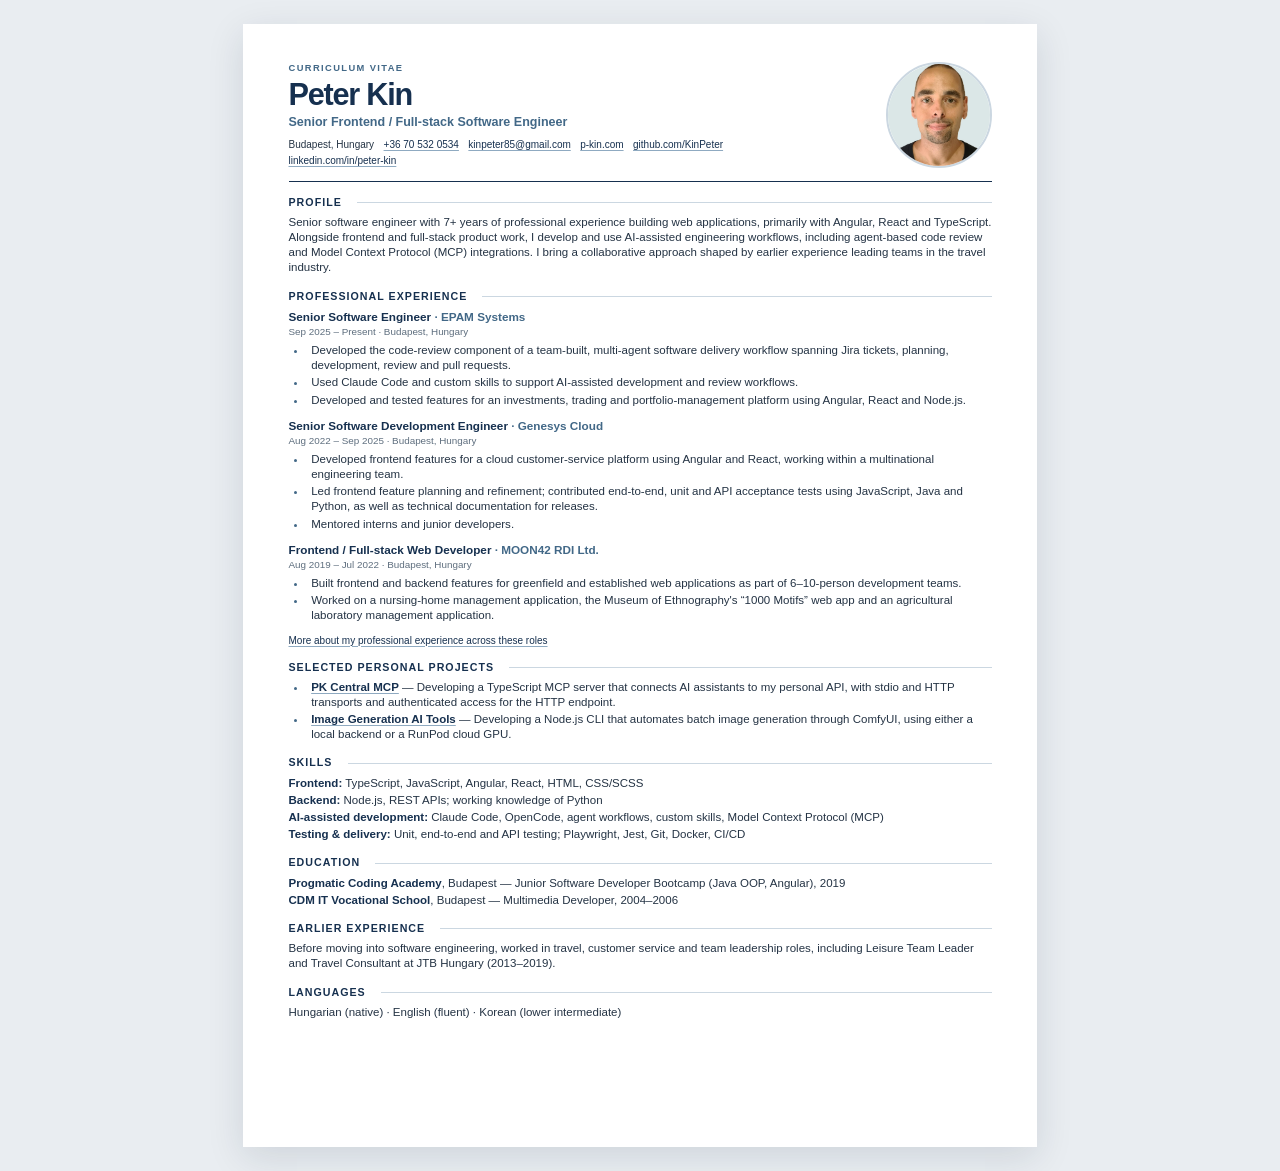
==== cv-one-page.html @ fde27478 "Create first htmls" ====
<!doctype html>
<html lang="en">
  <head>
    <meta charset="utf-8">
    <meta name="viewport" content="width=device-width, initial-scale=1">
    <meta name="color-scheme" content="light">
    <title>Peter Kin — Senior Frontend / Full-stack Software Engineer (one page)</title>
    <link rel="stylesheet" href="cv.css">
  </head>
  <body class="one-page">
    <main aria-label="Curriculum vitae">
      <div class="sheet">
        <header class="hero">
          <div class="hero-copy">
            <p class="eyebrow">Curriculum vitae</p>
            <h1>Peter Kin</h1>
            <p class="job-title">Senior Frontend / Full-stack Software Engineer</p>
            <address class="contact">
              <span>Budapest, Hungary</span>
              <a href="tel:+36705320534">+36 70 532 0534</a>
              <a href="mailto:kinpeter85@gmail.com">kinpeter85@gmail.com</a>
              <a href="https://www.p-kin.com">p-kin.com</a>
              <a href="https://github.com/KinPeter">github.com/KinPeter</a>
              <a href="https://www.linkedin.com/in/peter-kin">linkedin.com/in/peter-kin</a>
            </address>
          </div>
          <img class="portrait" src="photo.jpg" alt="Portrait of Peter Kin" width="1268" height="1586">
        </header>

        <section class="cv-section" aria-labelledby="profile-heading">
          <h2 id="profile-heading">Profile</h2>
          <p>Senior software engineer with 7+ years of professional experience building web applications, primarily with Angular, React and TypeScript. Alongside frontend and full-stack product work, I develop and use AI-assisted engineering workflows, including agent-based code review and Model Context Protocol (MCP) integrations. I bring a collaborative approach shaped by earlier experience leading teams in the travel industry.</p>
        </section>

        <section class="cv-section" aria-labelledby="experience-heading">
          <h2 id="experience-heading">Professional Experience</h2>
          <article class="entry">
            <div class="entry-head">
              <h3>Senior Software Engineer <span>· EPAM Systems</span></h3>
              <p class="meta">Sep 2025 – Present · Budapest, Hungary</p>
            </div>
            <ul>
              <li>Developed the code-review component of a team-built, multi-agent software delivery workflow spanning Jira tickets, planning, development, review and pull requests.</li>
              <li>Used Claude Code and custom skills to support AI-assisted development and review workflows.</li>
              <li>Developed and tested features for an investments, trading and portfolio-management platform using Angular, React and Node.js.</li>
            </ul>
          </article>
          <article class="entry">
            <div class="entry-head">
              <h3>Senior Software Development Engineer <span>· Genesys Cloud</span></h3>
              <p class="meta">Aug 2022 – Sep 2025 · Budapest, Hungary</p>
            </div>
            <ul>
              <li>Developed frontend features for a cloud customer-service platform using Angular and React, working within a multinational engineering team.</li>
              <li>Led frontend feature planning and refinement; contributed end-to-end, unit and API acceptance tests using JavaScript, Java and Python, as well as technical documentation for releases.</li>
              <li>Mentored interns and junior developers.</li>
            </ul>
          </article>
          <article class="entry">
            <div class="entry-head">
              <h3>Frontend / Full-stack Web Developer <span>· MOON42 RDI Ltd.</span></h3>
              <p class="meta">Aug 2019 – Jul 2022 · Budapest, Hungary</p>
            </div>
            <ul>
              <li>Built frontend and backend features for greenfield and established web applications as part of 6–10-person development teams.</li>
              <li>Worked on a nursing-home management application, the Museum of Ethnography's “1000 Motifs” web app and an agricultural laboratory management application.</li>
            </ul>
          </article>
          <p class="more-link"><a href="https://www.p-kin.com/experience">More about my professional experience across these roles</a></p>
        </section>

        <section class="cv-section" aria-labelledby="projects-heading">
          <h2 id="projects-heading">Selected Personal Projects</h2>
          <ul class="project-list">
            <li><a href="https://github.com/KinPeter/pk-central-mcp">PK Central MCP</a> — Developing a TypeScript MCP server that connects AI assistants to my personal API, with stdio and HTTP transports and authenticated access for the HTTP endpoint.</li>
            <li><a href="https://github.com/KinPeter/img-gen-ai-tools">Image Generation AI Tools</a> — Developing a Node.js CLI that automates batch image generation through ComfyUI, using either a local backend or a RunPod cloud GPU.</li>
          </ul>
        </section>

        <section class="cv-section" aria-labelledby="skills-heading">
          <h2 id="skills-heading">Skills</h2>
          <ul class="skill-list">
            <li><strong>Frontend:</strong> TypeScript, JavaScript, Angular, React, HTML, CSS/SCSS</li>
            <li><strong>Backend:</strong> Node.js, REST APIs; working knowledge of Python</li>
            <li><strong>AI-assisted development:</strong> Claude Code, OpenCode, agent workflows, custom skills, Model Context Protocol (MCP)</li>
            <li><strong>Testing &amp; delivery:</strong> Unit, end-to-end and API testing; Playwright, Jest, Git, Docker, CI/CD</li>
          </ul>
        </section>

        <section class="cv-section" aria-labelledby="education-heading">
          <h2 id="education-heading">Education</h2>
          <ul class="plain-list">
            <li><strong>Progmatic Coding Academy</strong>, Budapest — Junior Software Developer Bootcamp (Java OOP, Angular), 2019</li>
            <li><strong>CDM IT Vocational School</strong>, Budapest — Multimedia Developer, 2004–2006</li>
          </ul>
        </section>

        <section class="cv-section" aria-labelledby="earlier-heading">
          <h2 id="earlier-heading">Earlier Experience</h2>
          <p>Before moving into software engineering, worked in travel, customer service and team leadership roles, including Leisure Team Leader and Travel Consultant at JTB Hungary (2013–2019).</p>
        </section>

        <section class="cv-section" aria-labelledby="languages-heading">
          <h2 id="languages-heading">Languages</h2>
          <p>Hungarian (native) · English (fluent) · Korean (lower intermediate)</p>
        </section>
      </div>
    </main>
  </body>
</html>
---- cv.css ----
:root {
  color-scheme: light;
  --ink: #243344;
  --navy: #16304f;
  --blue: #426887;
  --subtle: #5e6e7e;
  --line: #cbd7e1;
  font-family: Arial, Helvetica, sans-serif;
  font-size: 10pt;
  line-height: 1.45;
}

* { box-sizing: border-box; }

body {
  margin: 0;
  background: #e9edf1;
  color: var(--ink);
}

main { padding: 24px 0; }

.sheet {
  width: 210mm;
  min-height: 297mm;
  margin: 0 auto 24px;
  padding: 16mm 17mm;
  background: #fff;
  box-shadow: 0 10px 35px rgb(15 35 59 / 12%);
}

.sheet:last-child { margin-bottom: 0; }

h1, h2, h3, p, ul { margin-top: 0; }

a {
  color: var(--navy);
  text-decoration-color: #8faac1;
  text-underline-offset: 2px;
  overflow-wrap: anywhere;
}

a:hover, a:focus-visible { color: #316994; }

.hero {
  display: flex;
  align-items: flex-start;
  justify-content: space-between;
  gap: 12mm;
  padding-bottom: 7mm;
  border-bottom: 1.5px solid var(--navy);
}

.hero-copy { min-width: 0; }

.eyebrow {
  margin: 0 0 2.5mm;
  color: var(--blue);
  font-size: 8pt;
  font-weight: 700;
  letter-spacing: .15em;
  text-transform: uppercase;
}

h1 {
  margin-bottom: 1mm;
  color: var(--navy);
  font-size: 29pt;
  line-height: 1.07;
  letter-spacing: -.04em;
}

.job-title {
  margin-bottom: 5mm;
  color: var(--blue);
  font-size: 11pt;
  font-weight: 600;
}

.contact {
  display: flex;
  flex-wrap: wrap;
  column-gap: 3.5mm;
  row-gap: 1.3mm;
  max-width: 132mm;
  font-size: 8.5pt;
  font-style: normal;
  line-height: 1.3;
}

.contact > * { white-space: nowrap; }

.portrait {
  flex: none;
  display: block;
  width: 34mm;
  height: 34mm;
  border-radius: 50%;
  object-fit: cover;
  object-position: center 35%;
  border: 2px solid var(--line);
}

.cv-section { margin-top: 7mm; }

h2 {
  display: flex;
  align-items: center;
  gap: 4mm;
  margin-bottom: 3mm;
  color: var(--navy);
  font-size: 9pt;
  font-weight: 700;
  letter-spacing: .095em;
  line-height: 1.25;
  text-transform: uppercase;
  break-after: avoid;
}

h2::after {
  content: "";
  flex: 1;
  border-top: 1px solid var(--line);
}

p { margin-bottom: 0; }

.entry { margin-bottom: 5mm; break-inside: avoid; }
.entry:last-child { margin-bottom: 0; }

.entry-head { margin-bottom: 2mm; }

h3 {
  margin-bottom: .6mm;
  color: var(--navy);
  font-size: 10pt;
  line-height: 1.3;
}

h3 span { color: var(--blue); font-weight: 600; }

.meta {
  color: var(--subtle);
  font-size: 8.5pt;
}

ul { margin-bottom: 0; padding-left: 5mm; }
li { padding-left: 1mm; margin-bottom: 1.25mm; }
li:last-child { margin-bottom: 0; }
li::marker { color: var(--blue); }

.more-link { margin-top: 2mm; font-size: 8.5pt; }

.continuation {
  display: flex;
  justify-content: space-between;
  padding-bottom: 3mm;
  border-bottom: 1px solid var(--line);
  color: var(--blue);
  font-size: 8pt;
  font-weight: 700;
  letter-spacing: .07em;
  text-transform: uppercase;
}

.continued { margin-top: 6mm; }
.project-list a { font-weight: 700; }
.skill-list, .plain-list { list-style: none; padding-left: 0; }
.skill-list li, .plain-list li { padding-left: 0; }
.skill-list strong, .plain-list strong { color: var(--navy); }

.two-page { font-size: 11pt; line-height: 1.5; }
.two-page .cv-section { margin-top: 9mm; }
.two-page h2 { margin-bottom: 3.5mm; font-size: 9.5pt; }
.two-page h3 { font-size: 11pt; }
.two-page .entry { margin-bottom: 7mm; }
.two-page li { margin-bottom: 1.6mm; }

.one-page { font-size: 8.65pt; line-height: 1.31; }
.one-page .sheet { padding: 10mm 12mm; }
.one-page .hero { gap: 6mm; padding-bottom: 3.5mm; }
.one-page .eyebrow { margin-bottom: 1mm; font-size: 7pt; }
.one-page h1 { font-size: 23pt; }
.one-page .job-title { margin-bottom: 2mm; font-size: 9.4pt; }
.one-page .contact { max-width: 143mm; font-size: 7.5pt; column-gap: 2.5mm; row-gap: .8mm; }
.one-page .portrait { width: 28mm; height: 28mm; }
.one-page .cv-section { margin-top: 3.7mm; }
.one-page h2 { margin-bottom: 1.6mm; font-size: 8pt; }
.one-page h3 { font-size: 8.8pt; }
.one-page .meta { font-size: 7.4pt; }
.one-page .entry { margin-bottom: 2.7mm; }
.one-page .entry-head { margin-bottom: 1mm; }
.one-page li { margin-bottom: .55mm; }
.one-page .more-link { margin-top: 1mm; font-size: 7.5pt; }

@media screen and (max-width: 820px) {
  main { padding: 0; }
  .sheet {
    width: 100%;
    min-height: 0;
    padding: 24px;
    margin-bottom: 12px;
    box-shadow: none;
  }
  .hero { gap: 16px; }
  .portrait { width: 90px; height: 90px; }
  .contact > * { white-space: normal; }
  .one-page .sheet { padding: 24px; }
  .one-page .portrait { width: 75px; height: 75px; }
}

@media screen and (max-width: 440px) {
  h1 { font-size: 25pt; }
  .job-title { font-size: 10pt; }
  .portrait { width: 70px; height: 70px; }
}

@page { size: A4 portrait; margin: 0; }

@media print {
  html, body { margin: 0; background: #fff; }
  main { padding: 0; }
  .sheet {
    width: 210mm;
    height: 297mm;
    min-height: 0;
    margin: 0;
    padding: 16mm 17mm;
    box-shadow: none;
    break-inside: avoid;
  }
  .sheet:not(:last-child) { break-after: page; }
  .portrait { width: 34mm; height: 34mm; }
  .contact > * { white-space: nowrap; }
  .one-page .sheet { padding: 10mm 12mm; }
  .one-page .portrait { width: 28mm; height: 28mm; }
  .cv-section, .entry { break-inside: avoid; }
  h2, h3 { break-after: avoid; }
  a { text-decoration-color: var(--subtle); }
  * { -webkit-print-color-adjust: exact; print-color-adjust: exact; }
}
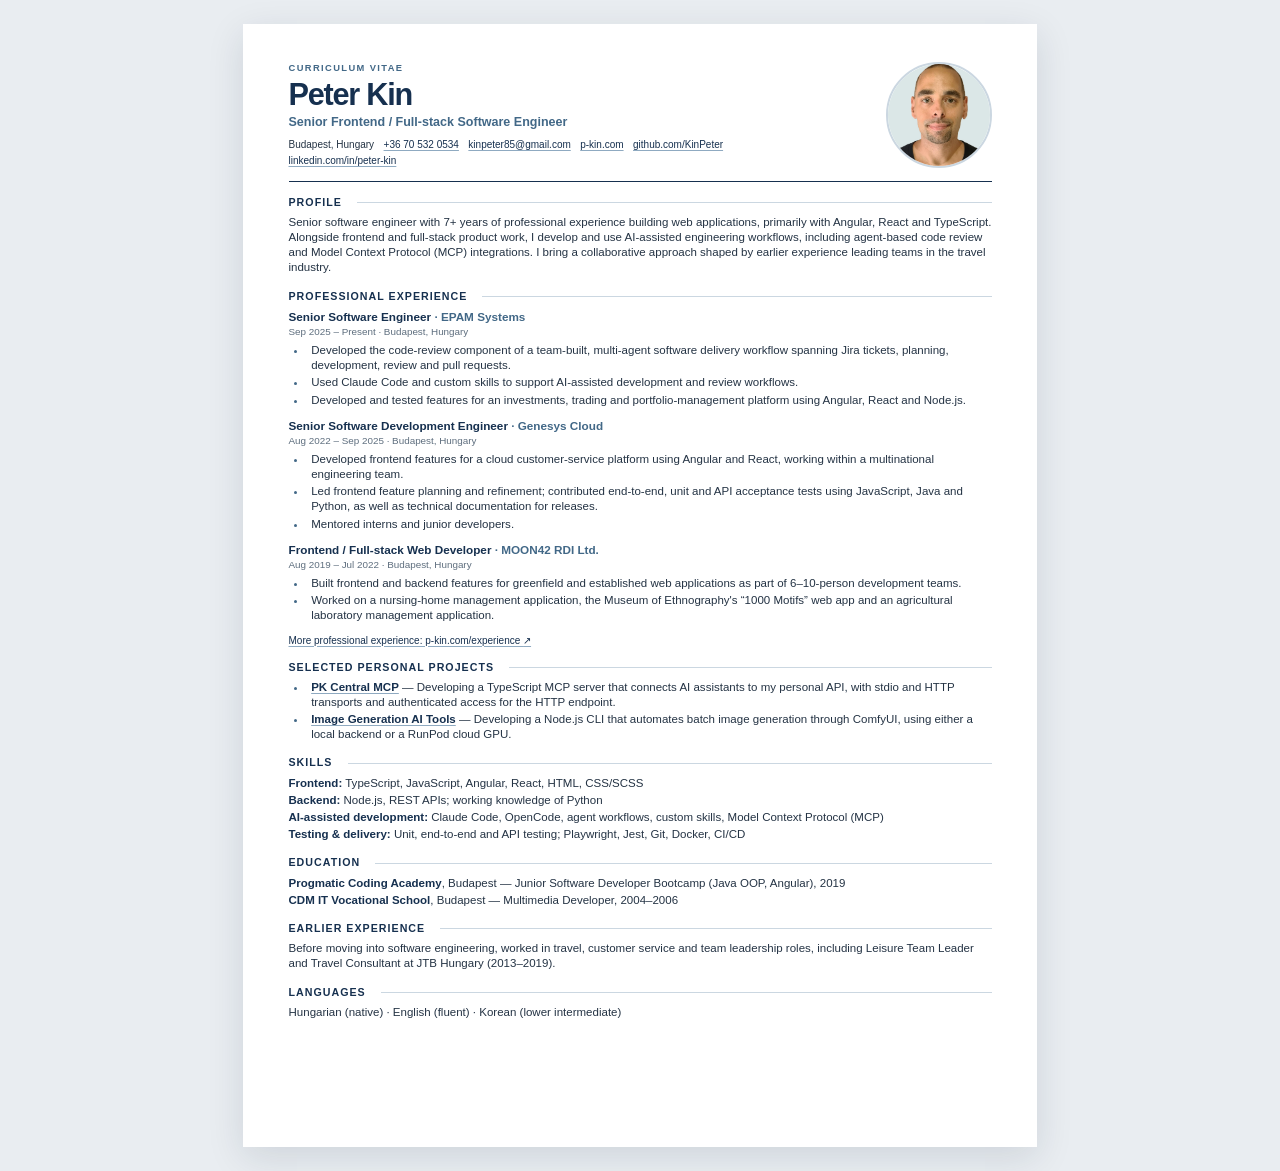
==== commit 22f59149: "Update pages" ====
--- a/cv-one-page.html
+++ b/cv-one-page.html
@@ -4,7 +4,7 @@
     <meta charset="utf-8">
     <meta name="viewport" content="width=device-width, initial-scale=1">
     <meta name="color-scheme" content="light">
-    <title>Peter Kin — Senior Frontend / Full-stack Software Engineer (one page)</title>
+    <title>Peter_Kin_CV</title>
     <link rel="stylesheet" href="cv.css">
   </head>
   <body class="one-page">
@@ -66,7 +66,7 @@
               <li>Worked on a nursing-home management application, the Museum of Ethnography's “1000 Motifs” web app and an agricultural laboratory management application.</li>
             </ul>
           </article>
-          <p class="more-link"><a href="https://www.p-kin.com/experience">More about my professional experience across these roles</a></p>
+          <p class="more-link"><a href="https://www.p-kin.com/experience">More professional experience: p-kin.com/experience <span aria-hidden="true">↗</span></a></p>
         </section>
 
         <section class="cv-section" aria-labelledby="projects-heading">
--- a/cv.css
+++ b/cv.css
@@ -163,7 +163,6 @@
   text-transform: uppercase;
 }
 
-.continued { margin-top: 6mm; }
 .project-list a { font-weight: 700; }
 .skill-list, .plain-list { list-style: none; padding-left: 0; }
 .skill-list li, .plain-list li { padding-left: 0; }
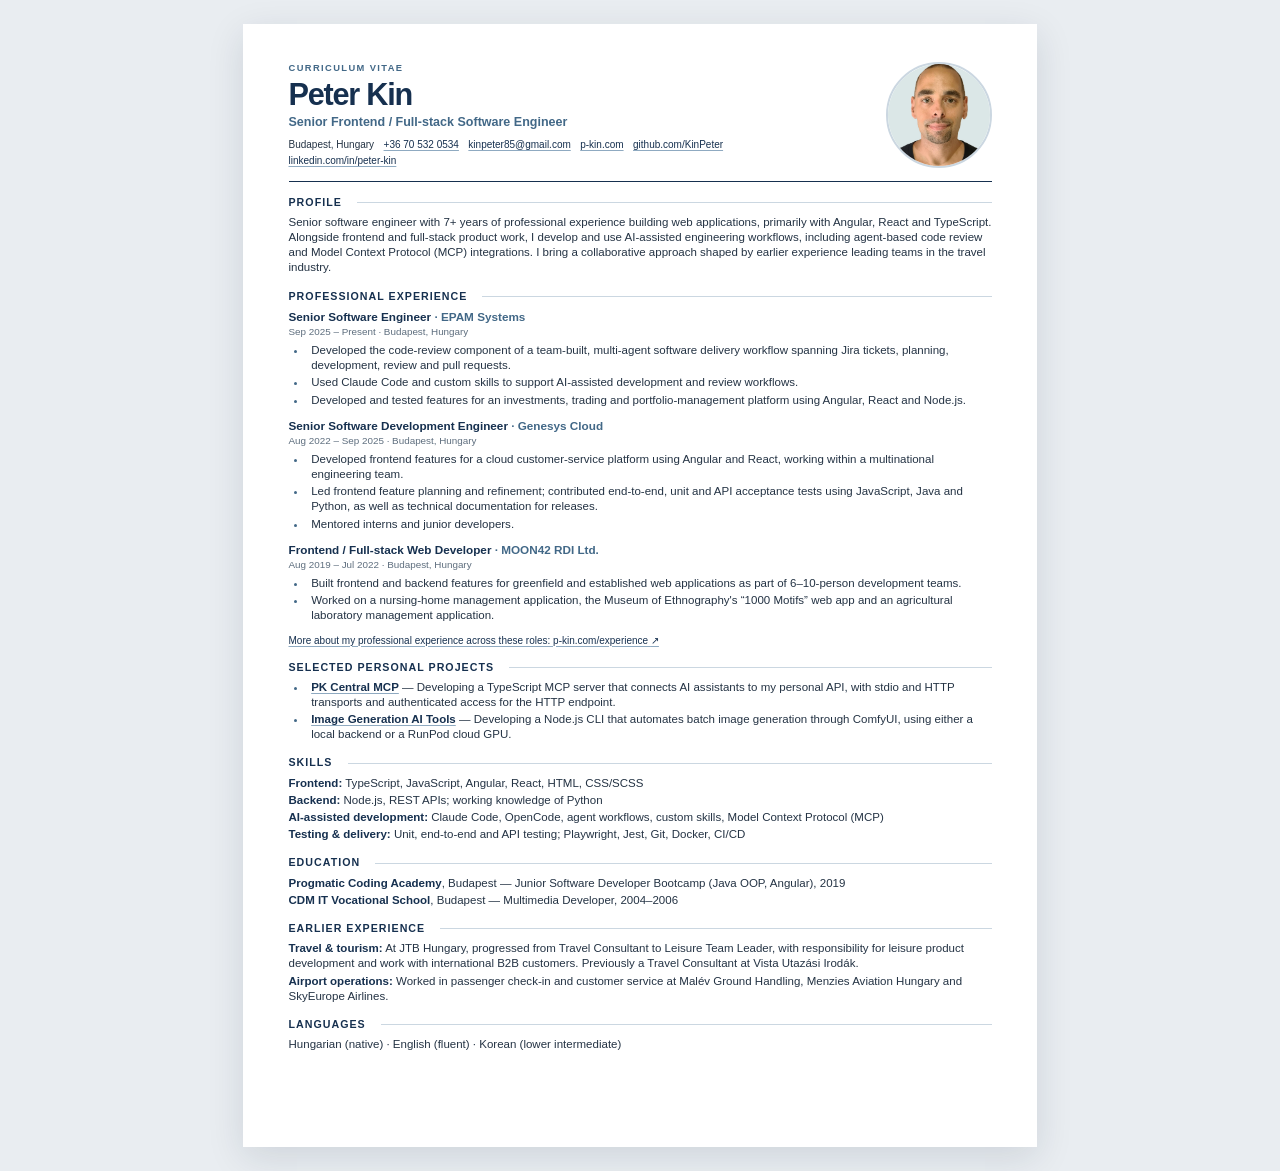
==== commit dead1611: "Update pages" ====
--- a/cv-one-page.html
+++ b/cv-one-page.html
@@ -1,11 +1,11 @@
 <!doctype html>
 <html lang="en">
   <head>
-    <meta charset="utf-8">
-    <meta name="viewport" content="width=device-width, initial-scale=1">
-    <meta name="color-scheme" content="light">
+    <meta charset="utf-8" />
+    <meta name="viewport" content="width=device-width, initial-scale=1" />
+    <meta name="color-scheme" content="light" />
     <title>Peter_Kin_CV</title>
-    <link rel="stylesheet" href="cv.css">
+    <link rel="stylesheet" href="cv.css" />
   </head>
   <body class="one-page">
     <main aria-label="Curriculum vitae">
@@ -14,22 +14,40 @@
           <div class="hero-copy">
             <p class="eyebrow">Curriculum vitae</p>
             <h1>Peter Kin</h1>
-            <p class="job-title">Senior Frontend / Full-stack Software Engineer</p>
+            <p class="job-title">
+              Senior Frontend / Full-stack Software Engineer
+            </p>
             <address class="contact">
               <span>Budapest, Hungary</span>
               <a href="tel:+36705320534">+36 70 532 0534</a>
               <a href="mailto:kinpeter85@gmail.com">kinpeter85@gmail.com</a>
               <a href="https://www.p-kin.com">p-kin.com</a>
               <a href="https://github.com/KinPeter">github.com/KinPeter</a>
-              <a href="https://www.linkedin.com/in/peter-kin">linkedin.com/in/peter-kin</a>
+              <a href="https://www.linkedin.com/in/peter-kin"
+                >linkedin.com/in/peter-kin</a
+              >
             </address>
           </div>
-          <img class="portrait" src="photo.jpg" alt="Portrait of Peter Kin" width="1268" height="1586">
+          <img
+            class="portrait"
+            src="photo.jpg"
+            alt="Portrait of Peter Kin"
+            width="1268"
+            height="1586"
+          />
         </header>
 
         <section class="cv-section" aria-labelledby="profile-heading">
           <h2 id="profile-heading">Profile</h2>
-          <p>Senior software engineer with 7+ years of professional experience building web applications, primarily with Angular, React and TypeScript. Alongside frontend and full-stack product work, I develop and use AI-assisted engineering workflows, including agent-based code review and Model Context Protocol (MCP) integrations. I bring a collaborative approach shaped by earlier experience leading teams in the travel industry.</p>
+          <p>
+            Senior software engineer with 7+ years of professional experience
+            building web applications, primarily with Angular, React and
+            TypeScript. Alongside frontend and full-stack product work, I
+            develop and use AI-assisted engineering workflows, including
+            agent-based code review and Model Context Protocol (MCP)
+            integrations. I bring a collaborative approach shaped by earlier
+            experience leading teams in the travel industry.
+          </p>
         </section>
 
         <section class="cv-section" aria-labelledby="experience-heading">
@@ -40,69 +58,152 @@
               <p class="meta">Sep 2025 – Present · Budapest, Hungary</p>
             </div>
             <ul>
-              <li>Developed the code-review component of a team-built, multi-agent software delivery workflow spanning Jira tickets, planning, development, review and pull requests.</li>
-              <li>Used Claude Code and custom skills to support AI-assisted development and review workflows.</li>
-              <li>Developed and tested features for an investments, trading and portfolio-management platform using Angular, React and Node.js.</li>
+              <li>
+                Developed the code-review component of a team-built, multi-agent
+                software delivery workflow spanning Jira tickets, planning,
+                development, review and pull requests.
+              </li>
+              <li>
+                Used Claude Code and custom skills to support AI-assisted
+                development and review workflows.
+              </li>
+              <li>
+                Developed and tested features for an investments, trading and
+                portfolio-management platform using Angular, React and Node.js.
+              </li>
             </ul>
           </article>
           <article class="entry">
             <div class="entry-head">
-              <h3>Senior Software Development Engineer <span>· Genesys Cloud</span></h3>
+              <h3>
+                Senior Software Development Engineer
+                <span>· Genesys Cloud</span>
+              </h3>
               <p class="meta">Aug 2022 – Sep 2025 · Budapest, Hungary</p>
             </div>
             <ul>
-              <li>Developed frontend features for a cloud customer-service platform using Angular and React, working within a multinational engineering team.</li>
-              <li>Led frontend feature planning and refinement; contributed end-to-end, unit and API acceptance tests using JavaScript, Java and Python, as well as technical documentation for releases.</li>
+              <li>
+                Developed frontend features for a cloud customer-service
+                platform using Angular and React, working within a multinational
+                engineering team.
+              </li>
+              <li>
+                Led frontend feature planning and refinement; contributed
+                end-to-end, unit and API acceptance tests using JavaScript, Java
+                and Python, as well as technical documentation for releases.
+              </li>
               <li>Mentored interns and junior developers.</li>
             </ul>
           </article>
           <article class="entry">
             <div class="entry-head">
-              <h3>Frontend / Full-stack Web Developer <span>· MOON42 RDI Ltd.</span></h3>
+              <h3>
+                Frontend / Full-stack Web Developer
+                <span>· MOON42 RDI Ltd.</span>
+              </h3>
               <p class="meta">Aug 2019 – Jul 2022 · Budapest, Hungary</p>
             </div>
             <ul>
-              <li>Built frontend and backend features for greenfield and established web applications as part of 6–10-person development teams.</li>
-              <li>Worked on a nursing-home management application, the Museum of Ethnography's “1000 Motifs” web app and an agricultural laboratory management application.</li>
+              <li>
+                Built frontend and backend features for greenfield and
+                established web applications as part of 6–10-person development
+                teams.
+              </li>
+              <li>
+                Worked on a nursing-home management application, the Museum of
+                Ethnography's “1000 Motifs” web app and an agricultural
+                laboratory management application.
+              </li>
             </ul>
           </article>
-          <p class="more-link"><a href="https://www.p-kin.com/experience">More professional experience: p-kin.com/experience <span aria-hidden="true">↗</span></a></p>
+          <p class="more-link">
+            <a href="https://www.p-kin.com/experience"
+              >More about my professional experience across these roles:
+              p-kin.com/experience <span aria-hidden="true">↗</span></a
+            >
+          </p>
         </section>
 
         <section class="cv-section" aria-labelledby="projects-heading">
           <h2 id="projects-heading">Selected Personal Projects</h2>
           <ul class="project-list">
-            <li><a href="https://github.com/KinPeter/pk-central-mcp">PK Central MCP</a> — Developing a TypeScript MCP server that connects AI assistants to my personal API, with stdio and HTTP transports and authenticated access for the HTTP endpoint.</li>
-            <li><a href="https://github.com/KinPeter/img-gen-ai-tools">Image Generation AI Tools</a> — Developing a Node.js CLI that automates batch image generation through ComfyUI, using either a local backend or a RunPod cloud GPU.</li>
+            <li>
+              <a href="https://github.com/KinPeter/pk-central-mcp"
+                >PK Central MCP</a
+              >
+              — Developing a TypeScript MCP server that connects AI assistants
+              to my personal API, with stdio and HTTP transports and
+              authenticated access for the HTTP endpoint.
+            </li>
+            <li>
+              <a href="https://github.com/KinPeter/img-gen-ai-tools"
+                >Image Generation AI Tools</a
+              >
+              — Developing a Node.js CLI that automates batch image generation
+              through ComfyUI, using either a local backend or a RunPod cloud
+              GPU.
+            </li>
           </ul>
         </section>
 
         <section class="cv-section" aria-labelledby="skills-heading">
           <h2 id="skills-heading">Skills</h2>
           <ul class="skill-list">
-            <li><strong>Frontend:</strong> TypeScript, JavaScript, Angular, React, HTML, CSS/SCSS</li>
-            <li><strong>Backend:</strong> Node.js, REST APIs; working knowledge of Python</li>
-            <li><strong>AI-assisted development:</strong> Claude Code, OpenCode, agent workflows, custom skills, Model Context Protocol (MCP)</li>
-            <li><strong>Testing &amp; delivery:</strong> Unit, end-to-end and API testing; Playwright, Jest, Git, Docker, CI/CD</li>
+            <li>
+              <strong>Frontend:</strong> TypeScript, JavaScript, Angular, React,
+              HTML, CSS/SCSS
+            </li>
+            <li>
+              <strong>Backend:</strong> Node.js, REST APIs; working knowledge of
+              Python
+            </li>
+            <li>
+              <strong>AI-assisted development:</strong> Claude Code, OpenCode,
+              agent workflows, custom skills, Model Context Protocol (MCP)
+            </li>
+            <li>
+              <strong>Testing &amp; delivery:</strong> Unit, end-to-end and API
+              testing; Playwright, Jest, Git, Docker, CI/CD
+            </li>
           </ul>
         </section>
 
         <section class="cv-section" aria-labelledby="education-heading">
           <h2 id="education-heading">Education</h2>
           <ul class="plain-list">
-            <li><strong>Progmatic Coding Academy</strong>, Budapest — Junior Software Developer Bootcamp (Java OOP, Angular), 2019</li>
-            <li><strong>CDM IT Vocational School</strong>, Budapest — Multimedia Developer, 2004–2006</li>
+            <li>
+              <strong>Progmatic Coding Academy</strong>, Budapest — Junior
+              Software Developer Bootcamp (Java OOP, Angular), 2019
+            </li>
+            <li>
+              <strong>CDM IT Vocational School</strong>, Budapest — Multimedia
+              Developer, 2004–2006
+            </li>
           </ul>
         </section>
 
         <section class="cv-section" aria-labelledby="earlier-heading">
           <h2 id="earlier-heading">Earlier Experience</h2>
-          <p>Before moving into software engineering, worked in travel, customer service and team leadership roles, including Leisure Team Leader and Travel Consultant at JTB Hungary (2013–2019).</p>
+          <ul class="plain-list">
+            <li>
+              <strong>Travel &amp; tourism:</strong> At JTB Hungary, progressed
+              from Travel Consultant to Leisure Team Leader, with responsibility
+              for leisure product development and work with international B2B
+              customers. Previously a Travel Consultant at Vista Utazási Irodák.
+            </li>
+            <li>
+              <strong>Airport operations:</strong> Worked in passenger check-in
+              and customer service at Malév Ground Handling, Menzies Aviation
+              Hungary and SkyEurope Airlines.
+            </li>
+          </ul>
         </section>
 
         <section class="cv-section" aria-labelledby="languages-heading">
           <h2 id="languages-heading">Languages</h2>
-          <p>Hungarian (native) · English (fluent) · Korean (lower intermediate)</p>
+          <p>
+            Hungarian (native) · English (fluent) · Korean (lower intermediate)
+          </p>
         </section>
       </div>
     </main>
